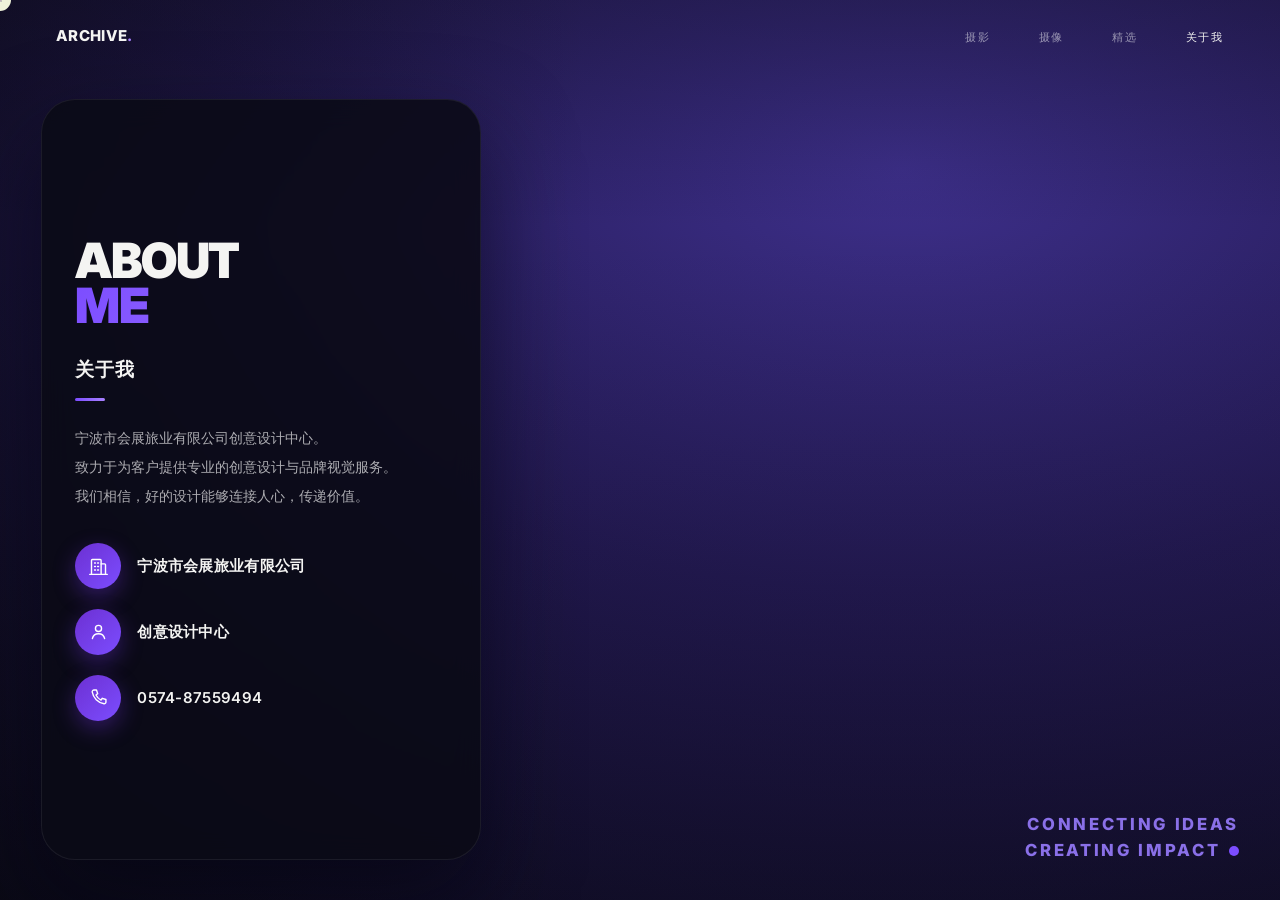
==== about.html @ 31a016eb "first" ====
<!DOCTYPE html>
<html lang="zh-CN">
<head>
<meta charset="UTF-8">
<meta name="viewport" content="width=device-width, initial-scale=1.0">
<title>关于我 — 文旅影像作品集</title>
<link rel="preconnect" href="https://fonts.googleapis.com">
<link rel="preconnect" href="https://fonts.gstatic.com" crossorigin>
<link href="https://fonts.googleapis.com/css2?family=Inter:wght@400;500;600;700;800;900&family=JetBrains+Mono:wght@300;400&family=Noto+Sans+SC:wght@400;500;700;900&display=swap" rel="stylesheet">
<link rel="stylesheet" href="system.css">
<style>
  html,body{height:100%;overflow:hidden;}
  .about{position:relative;height:100dvh;overflow:hidden;background:var(--bg);}

  /* ── 背景：紫调黄昏建筑（assets/about-bg.png；缺图时退回渐变底）──
     inset 外扩 16px：给鼠标视差留位移余量，平移时不露边 */
  .ab-bg{position:absolute;inset:-16px;z-index:0;will-change:transform;
    background:radial-gradient(120% 100% at 70% 20%,#3d2f8a 0%,#241a55 45%,#0c0a1e 100%);}
  .ab-bg img{width:100%;height:100%;object-fit:cover;object-position:center;
    opacity:0;animation:bgIn 1.6s ease forwards;}
  @keyframes bgIn{from{opacity:0;transform:scale(1.045);}to{opacity:1;transform:scale(1);}}
  .ab-bg::after{content:"";position:absolute;inset:0;
    background:linear-gradient(90deg,rgba(8,8,14,.42),transparent 46%),
               linear-gradient(to bottom,rgba(8,8,14,.3),transparent 26%,rgba(8,8,14,.28) 100%);}

  /* ── 左侧信息卡 ── */
  .ab-card{position:absolute;z-index:3;left:clamp(24px,3.2vw,56px);top:clamp(84px,11vh,110px);bottom:clamp(28px,4.5vh,56px);
    width:min(440px,38vw);border-radius:34px;
    background:rgba(11,11,22,.88);backdrop-filter:blur(14px);-webkit-backdrop-filter:blur(14px);
    border:1px solid rgba(255,255,255,.07);
    box-shadow:0 40px 90px rgba(4,4,16,.55);
    padding:clamp(30px,4.6vh,52px) clamp(28px,2.6vw,48px);
    display:flex;flex-direction:column;justify-content:center;gap:0;
    opacity:0;animation:cardIn .9s cubic-bezier(.16,1,.3,1) .15s forwards;}
  @keyframes cardIn{from{opacity:0;transform:translateX(-36px);}to{opacity:1;transform:none;}}
  /* 入场结束后解除 animation fill，让视差的 transform 能接管（JS 加 .settled）*/
  .ab-card.settled{animation:none;opacity:1;}

  /* 卡内元素：错峰入场（复用 system.css 的 fadeSlideUp）*/
  .ab-card .st{opacity:0;animation:fadeSlideUp .8s cubic-bezier(.16,1,.3,1) forwards;}
  .ab-card .st:nth-child(1){animation-delay:.22s;}
  .ab-card .st:nth-child(2){animation-delay:.32s;}
  .ab-card .st:nth-child(3){animation-delay:.42s;}

  .ab-title{font-weight:900;text-transform:uppercase;letter-spacing:-.03em;line-height:.94;
    font-size:clamp(2.6rem,3.8vw,4rem);}
  .ab-title .us{display:block;
    background:linear-gradient(120deg,#7c4dff,#a882ff);
    -webkit-background-clip:text;background-clip:text;color:transparent;}

  .ab-cn{margin-top:26px;font-size:19px;font-weight:700;letter-spacing:.04em;}
  .ab-cn::after{content:"";display:block;width:30px;height:3px;border-radius:2px;margin-top:12px;
    background:linear-gradient(90deg,#7c4dff,#a882ff);}

  .ab-desc{margin-top:22px;font-size:14px;line-height:2.1;color:rgba(255,255,255,.66);}

  /* 联系条目：逐条错峰入场（比整块一起浮现更有节奏）*/
  .ab-rows{margin-top:clamp(20px,3.6vh,38px);display:flex;flex-direction:column;gap:clamp(12px,2.2vh,22px);}
  .ab-row{display:flex;align-items:center;gap:16px;color:var(--text);
    opacity:0;animation:fadeSlideUp .7s cubic-bezier(.16,1,.3,1) forwards;
    transition:transform .25s cubic-bezier(.23,1,.32,1);}
  .ab-row:nth-child(1){animation-delay:.54s;}
  .ab-row:nth-child(2){animation-delay:.64s;}
  .ab-row:nth-child(3){animation-delay:.74s;}
  /* 入场结束后解除 fill，hover/按压的 transform 才能生效（JS 加 .anim-done）*/
  .ab-row.anim-done{animation:none;opacity:1;}
  .ab-row:hover{transform:translateX(4px);}
  a.ab-row:active{transform:scale(.97);}
  .ab-row .ic{flex:none;width:46px;height:46px;border-radius:50%;display:flex;align-items:center;justify-content:center;
    background:linear-gradient(135deg,#6c30d2,#7c4dff);
    box-shadow:0 8px 22px rgba(108,48,210,.4);
    transition:box-shadow .3s ease,transform .22s cubic-bezier(.23,1,.32,1);}
  .ab-row:hover .ic{box-shadow:0 10px 28px rgba(124,77,255,.55);transform:scale(1.07);}
  .ab-row .ic svg{width:21px;height:21px;stroke:#fff;fill:none;stroke-width:1.6;stroke-linecap:round;stroke-linejoin:round;}
  .ab-row .tx{font-size:15px;font-weight:600;letter-spacing:.02em;}

  /* ── 右下角 slogan ── */
  .ab-slogan{position:absolute;z-index:3;right:clamp(24px,3.2vw,56px);bottom:clamp(24px,4vh,44px);
    text-align:right;font-weight:800;letter-spacing:.16em;text-transform:uppercase;
    font-size:clamp(13px,1.3vw,19px);line-height:1.55;color:#8a70e8;
    opacity:0;animation:fadeSlideUp .9s cubic-bezier(.16,1,.3,1) .8s forwards;}
  .ab-slogan .bdot{display:inline-block;width:.62em;height:.62em;border-radius:50%;
    background:#7c4dff;margin-left:.5em;vertical-align:baseline;}

  /* ── 移动端：卡片满宽、slogan 让位 ── */
  @media(max-width:720px){
    .ab-card{left:14px;right:14px;top:82px;bottom:auto;width:auto;max-height:calc(100dvh - 96px);
      border-radius:24px;padding:28px 24px;overflow-y:auto;}
    .ab-title{font-size:2.4rem;}
    .ab-desc{font-size:13px;line-height:1.9;}
    .ab-row .ic{width:40px;height:40px;}
    .ab-row .ic svg{width:18px;height:18px;}
    .ab-slogan{display:none;}
  }
  @media (prefers-reduced-motion:reduce){
    .ab-bg img,.ab-card,.ab-card .st,.ab-row,.ab-slogan{animation:none;opacity:1;transform:none;}
  }
</style>
</head>
<body>

<header class="site-header">
  <div class="logo"><a href="index.html" data-hover>ARCHIVE<span class="dot-accent">.</span></a></div>
  <nav><ul>
    <li><a href="works.html#photo" data-hover>摄影</a></li>
    <li><a href="works.html#video" data-hover>摄像</a></li>
    <li><a href="featured.html" data-hover>精选</a></li>
    <li><a href="about.html" data-hover style="color:var(--text);">关于我</a></li>
  </ul></nav>
  <span class="menu-ico" data-hover>≡</span>
</header>

<section class="about">
  <div class="ab-bg" id="abBg"><img data-fallback src="assets/about-bg.png" alt=""></div>

  <div class="ab-card" id="abCard">
    <h1 class="ab-title st">About<span class="us">Me</span></h1>

    <div class="ab-cn st">关于我</div>

    <p class="ab-desc st">宁波市会展旅业有限公司创意设计中心。<br>
      致力于为客户提供专业的创意设计与品牌视觉服务。<br>
      我们相信，好的设计能够连接人心，传递价值。</p>

    <div class="ab-rows">
      <div class="ab-row" data-hover>
        <span class="ic"><svg viewBox="0 0 24 24"><path d="M4 21V5a1 1 0 0 1 1-1h9a1 1 0 0 1 1 1v16"/><path d="M15 9h4a1 1 0 0 1 1 1v11"/><path d="M2 21h20"/><path d="M7.5 8h1M7.5 12h1M7.5 16h1M11 8h1M11 12h1M11 16h1"/></svg></span>
        <span class="tx">宁波市会展旅业有限公司</span>
      </div>
      <div class="ab-row" data-hover>
        <span class="ic"><svg viewBox="0 0 24 24"><circle cx="12" cy="8.5" r="3.5"/><path d="M5 20c.8-3.4 3.6-5.5 7-5.5s6.2 2.1 7 5.5"/></svg></span>
        <span class="tx">创意设计中心</span>
      </div>
      <a class="ab-row" href="tel:0574-87559494" data-hover>
        <span class="ic"><svg viewBox="0 0 24 24"><path d="M6.8 3.5h2.9l1.4 4.1-2 1.5a12.5 12.5 0 0 0 5.8 5.8l1.5-2 4.1 1.4v2.9a2 2 0 0 1-2.2 2A16.5 16.5 0 0 1 4.8 5.7a2 2 0 0 1 2-2.2Z"/></svg></span>
        <span class="tx">0574-87559494</span>
      </a>
    </div>
  </div>

  <div class="ab-slogan">Connecting Ideas<br>Creating Impact<span class="bdot"></span></div>
</section>

<script src="data.js"></script>
<script src="site.js"></script>
<script>
attachImgFallback();

/* 入场动画结束后解除 animation fill：
   否则 forwards 会一直霸占 transform，hover/视差都不生效 */
var abCard=document.getElementById('abCard');
abCard.addEventListener('animationend',function(e){
  if(e.target===abCard)abCard.classList.add('settled');
});
document.querySelectorAll('.ab-row').forEach(function(r){
  r.addEventListener('animationend',function(e){
    if(e.target===r)r.classList.add('anim-done');
  });
});

/* ── 轻视差：背景反向漂移、卡片同向微移，制造前后景深度 ──
   连续值一律 rAF + lerp（不用 CSS transition 追手），只动 transform */
(function(){
  if(!matchMedia('(hover:hover) and (pointer:fine)').matches)return;
  if(matchMedia('(prefers-reduced-motion:reduce)').matches)return;
  var bg=document.getElementById('abBg');
  var tx=0,ty=0,cx=0,cy=0;
  addEventListener('mousemove',function(e){
    tx=e.clientX/innerWidth-.5;ty=e.clientY/innerHeight-.5;
  },{passive:true});
  (function loop(){
    cx+=(tx-cx)*0.05;cy+=(ty-cy)*0.05;
    bg.style.transform='translate3d('+(-cx*14).toFixed(2)+'px,'+(-cy*10).toFixed(2)+'px,0)';
    if(abCard.classList.contains('settled'))
      abCard.style.transform='translate3d('+(cx*5).toFixed(2)+'px,'+(cy*4).toFixed(2)+'px,0)';
    requestAnimationFrame(loop);
  })();
})();
</script>
</body>
</html>
---- system.css ----
/* ============================================================
   CINEMATIC PORTFOLIO SYSTEM — Dark Premium Edition
   文旅影像作品集 · 暗色高级设计系统
   配色对齐 portfolio-hero_7（紫辉光 / 绿矩阵 / 近黑底）
   ============================================================ */

/* ---------- Tokens ---------- */
:root{
  /* color — dark */
  --bg:#08080a;
  --bg-soft:#0d0d11;
  --panel:rgba(255,255,255,.035);
  --panel-edge:rgba(255,255,255,.10);
  --text:#f4f4f2;
  --muted:rgba(255,255,255,.52);
  --faint:rgba(255,255,255,.34);
  --border:rgba(255,255,255,.12);
  --accent:#a882ff;          /* 紫 — 强调/hover */
  --accent-2:#c884e0;        /* 粉紫 */
  --green:#4ade80;           /* 矩阵绿 — 点缀 */

  /* spacing — 8px system */
  --s1:4px; --s2:8px; --s3:16px; --s4:24px; --s5:32px; --s6:48px; --s7:64px; --s8:96px;

  /* type */
  --f-sans:"Inter","Helvetica Neue","PingFang SC","HarmonyOS Sans","Source Han Sans",-apple-system,sans-serif;
  --f-mono:"JetBrains Mono",ui-monospace,"SF Mono",Menlo,monospace;
  --maxw:1280px;
  --gutter:56px;
}

/* ---------- Reset ---------- */
*,*::before,*::after{margin:0;padding:0;box-sizing:border-box;}
html{scroll-behavior:smooth;}
body{
  background:var(--bg);color:var(--text);
  font-family:var(--f-sans);-webkit-font-smoothing:antialiased;
  line-height:1.6;font-size:16px;overflow-x:hidden;
}
img{display:block;max-width:100%;}
a{color:inherit;text-decoration:none;}
a,button{-webkit-tap-highlight-color:transparent;}
::selection{background:rgba(168,130,255,.3);color:#fff;}

/* ---------- Custom cursor (desktop only) ---------- */
.cursor-ring{display:none;}
@media (hover:hover) and (pointer:fine){
  html,body,a,button,span,.cf-card,.tile{cursor:none;}
  iframe,video{cursor:auto;}
  /* 单个圆点，直接跟手（位置走 transform，无缓动）。
     mix-blend-mode:difference —— 圆盖到文字/背景上自动反色。 */
  .cursor-ring{
    display:block;position:fixed;top:0;left:0;width:22px;height:22px;z-index:9999;
    background:#fff;border-radius:50%;pointer-events:none;
    transform:translate(-50%,-50%);
    mix-blend-mode:difference;
    transition:width .28s cubic-bezier(.25,1,.5,1),height .28s cubic-bezier(.25,1,.5,1),opacity .25s ease;
    will-change:transform,width,height;
  }
  /* 悬停在文字/可交互元素上：放大圆，反色更明显地盖住文字 */
  .cursor-ring.expand{width:56px;height:56px;}
  .cursor-ring.grab{width:40px;height:40px;}
  .cursor-ring.hide{opacity:0;}
}

/* ---------- Orb + ambient (reusable) ---------- */
.orb{
  position:absolute;border-radius:50%;pointer-events:none;z-index:0;
  width:min(540px,72vw);height:min(540px,72vw);
  background:radial-gradient(circle,rgba(108,48,210,.85) 0%,rgba(100,40,200,.55) 28%,rgba(90,30,185,.28) 50%,rgba(80,20,170,.08) 72%,transparent 100%);
  filter:blur(50px);opacity:0;
  animation:orbFloat 11s ease-in-out infinite,orbIn 1.8s .3s ease forwards;
}
@keyframes orbFloat{
  0%{transform:translate(0,0) scale(1) rotate(0deg);}
  15%{transform:translate(12px,-28px) scale(1.08) rotate(2deg);}
  35%{transform:translate(22px,-10px) scale(.94) rotate(5deg);}
  55%{transform:translate(-8px,18px) scale(1.1) rotate(-3deg);}
  75%{transform:translate(-15px,-20px) scale(.92) rotate(3deg);}
  100%{transform:translate(0,0) scale(1) rotate(0deg);}
}
@keyframes orbIn{to{opacity:1;}}

/* ---------- Header ---------- */
.site-header{
  position:fixed;top:0;left:0;right:0;z-index:200;height:72px;
  display:flex;align-items:center;justify-content:space-between;
  padding:0 var(--gutter);color:var(--text);
  transition:transform .45s cubic-bezier(.16,1,.3,1),background .4s ease,backdrop-filter .4s ease,border-color .4s ease;
  border-bottom:1px solid transparent;opacity:0;animation:fadeIn .8s .3s ease forwards;
}
.site-header.hide{transform:translateY(-100%);}
.site-header.scrolled{background:rgba(8,8,10,.72);backdrop-filter:blur(14px);border-bottom-color:var(--border);}
.site-header .logo{font-size:15px;letter-spacing:.02em;font-weight:800;}
.site-header .logo .dot-accent{color:var(--accent);}
.site-header nav ul{display:flex;gap:var(--s6);list-style:none;align-items:center;}
.site-header nav a{font-size:11px;letter-spacing:.16em;font-weight:500;text-transform:uppercase;color:var(--muted);transition:color .3s;}
.site-header nav a:hover{color:var(--text);}
.menu-ico{display:none;font-size:20px;color:var(--text);}

/* ---------- Mobile menu（全屏覆层，≡ 触发）---------- */
.m-menu{position:fixed;inset:0;z-index:400;display:flex;flex-direction:column;
  background:rgba(8,8,10,.9);backdrop-filter:blur(20px);-webkit-backdrop-filter:blur(20px);
  opacity:0;visibility:hidden;
  transition:opacity .18s ease,visibility .18s ease;}          /* 关：快 */
.m-menu.open{opacity:1;visibility:visible;
  transition:opacity .3s cubic-bezier(.23,1,.32,1),visibility .3s;}  /* 开：稍缓 */
.m-top{flex:none;display:flex;justify-content:space-between;align-items:center;height:72px;padding:0 var(--gutter);}
.m-logo{font-weight:800;font-size:15px;letter-spacing:.02em;}
.m-logo .dot-accent{color:var(--accent);}
.m-close{width:44px;height:44px;margin-right:-12px;background:none;border:0;color:var(--text);
  font-size:20px;line-height:1;display:flex;align-items:center;justify-content:center;
  transition:transform .16s cubic-bezier(.23,1,.32,1);}
.m-close:active{transform:scale(.92);}
.m-nav{flex:1;min-height:0;display:flex;flex-direction:column;justify-content:center;gap:4px;padding:0 var(--gutter);}
.m-nav a{display:block;padding:12px 0;font-size:clamp(1.9rem,8.5vw,2.6rem);font-weight:900;
  text-transform:uppercase;letter-spacing:-.02em;line-height:1.05;color:var(--text);
  opacity:0;transform:translateY(20px);
  transition:opacity .35s ease,transform .5s cubic-bezier(.16,1,.3,1),color .2s ease;}
.m-menu.open .m-nav a{opacity:1;transform:none;}
.m-menu:not(.open) .m-nav a{transition-delay:0ms!important;transition-duration:.12s;} /* 退场不错峰 */
.m-nav a:active{color:var(--accent);transform:translateX(4px);}
.m-nav a.now{color:var(--accent);}
.m-foot{flex:none;padding:0 var(--gutter) 30px;font-family:var(--f-mono);font-size:10px;
  letter-spacing:.2em;text-transform:uppercase;color:var(--faint);}
html.menu-lock,html.menu-lock body{overflow:hidden;}
@media (prefers-reduced-motion:reduce){
  .m-nav a{transform:none;transition:opacity .2s ease;}
}
@keyframes fadeIn{to{opacity:1;}}
@keyframes fadeSlideUp{from{opacity:0;transform:translateY(48px);}to{opacity:1;transform:translateY(0);}}

/* ---------- Layout ---------- */
.wrap{max-width:var(--maxw);margin:0 auto;padding:0 var(--gutter);}

/* ---------- Type scale ---------- */
.h1{font-size:clamp(3rem,11vw,8rem);line-height:.9;letter-spacing:-.045em;font-weight:900;text-transform:uppercase;}
.h2{font-size:48px;line-height:1.05;letter-spacing:-.03em;font-weight:800;text-transform:uppercase;}
.h3{font-size:32px;line-height:1.2;font-weight:700;letter-spacing:-.02em;}
.h4{font-size:22px;line-height:1.35;font-weight:500;}
.eyebrow{font-family:var(--f-mono);font-size:11px;letter-spacing:.22em;text-transform:uppercase;color:var(--faint);}
.eyebrow.on{color:var(--accent);}

/* ---------- Hero ---------- */
.hero{position:relative;width:100%;height:100dvh;min-height:600px;overflow:hidden;display:flex;align-items:center;background:var(--bg);}
.hero .scrim{position:absolute;inset:0;z-index:1;pointer-events:none;
  background:linear-gradient(to bottom,rgba(8,8,10,.2) 0%,transparent 35%,rgba(8,8,10,.55) 100%);}
.hero-text{position:relative;z-index:20;width:100%;}
.hero-line{display:block;opacity:0;animation:fadeSlideUp .9s cubic-bezier(.16,1,.3,1) forwards;
  transition:letter-spacing .5s cubic-bezier(.25,1,.5,1),color .5s ease;color:#fff;}
.hero-line:nth-child(1){animation-delay:.10s;}
.hero-line:nth-child(2){animation-delay:.20s;}
.hero-line:nth-child(3){animation-delay:.30s;}
.hero-line:nth-child(4){animation-delay:.40s;}
.hero-line.text-hovered{letter-spacing:.06em;color:var(--accent);}
.hero-sub{font-family:var(--f-mono);font-size:13px;letter-spacing:.3em;color:var(--muted);margin-top:var(--s5);
  opacity:0;animation:fadeSlideUp .9s cubic-bezier(.16,1,.3,1) .55s forwards;text-transform:uppercase;}
.scroll-hint{position:absolute;left:var(--gutter);bottom:34px;z-index:20;font-family:var(--f-mono);font-size:10px;letter-spacing:.25em;text-transform:uppercase;color:var(--faint);
  opacity:0;animation:fadeIn 1s 1s ease forwards;}
.scroll-hint .bar{display:inline-block;width:1px;height:34px;background:linear-gradient(var(--accent),transparent);margin-left:10px;vertical-align:middle;animation:scrollPulse 2s ease-in-out infinite;transform-origin:top;}
@keyframes scrollPulse{0%,100%{transform:scaleY(.4);opacity:.4;}50%{transform:scaleY(1);opacity:1;}}

/* tags */
.tags{position:absolute;bottom:30px;right:var(--gutter);z-index:20;display:flex;flex-wrap:wrap;gap:10px;justify-content:flex-end;
  opacity:0;animation:fadeSlideUp .9s cubic-bezier(.16,1,.3,1) .7s forwards;}
.tag{border:1px solid var(--border);background:var(--panel);font-family:var(--f-mono);font-size:10px;text-transform:uppercase;letter-spacing:.18em;
  padding:8px 16px;color:var(--muted);border-radius:2px;transition:color .3s,letter-spacing .4s,border-color .3s;}
.tag.text-hovered{letter-spacing:.28em;color:var(--accent);border-color:rgba(168,130,255,.4);}

/* metrics */
.metrics{position:absolute;left:0;right:0;bottom:0;z-index:20;display:grid;grid-template-columns:repeat(4,1fr);
  background:rgba(8,8,10,.4);backdrop-filter:blur(6px);border-top:1px solid var(--border);padding:20px var(--gutter);
  opacity:0;animation:fadeIn 1s .9s ease forwards;}
.metrics.inline{position:static;background:transparent;backdrop-filter:none;border-top:1px solid var(--border);padding:var(--s6) 0;animation:none;opacity:1;}
.metric .num{font-size:32px;font-weight:300;letter-spacing:-.02em;}
.metric .num b{color:var(--accent);font-weight:300;}
.metric .lab{font-family:var(--f-mono);font-size:10px;letter-spacing:.18em;text-transform:uppercase;color:var(--muted);margin-top:5px;}

/* ---------- Section ---------- */
.section{padding:var(--s8) 0;position:relative;}
.section.tight{padding:var(--s7) 0;}
.sec-head{display:flex;justify-content:space-between;align-items:baseline;margin-bottom:var(--s6);}
.sec-head .title{font-size:13px;letter-spacing:.16em;text-transform:uppercase;font-weight:600;}
.sec-link{font-family:var(--f-mono);font-size:11px;letter-spacing:.16em;text-transform:uppercase;color:var(--muted);transition:color .3s;}
.sec-link:hover{color:var(--accent);}

/* ---------- Play button ---------- */
.play{width:58px;height:58px;border-radius:50%;border:1px solid rgba(255,255,255,.7);
  display:flex;align-items:center;justify-content:center;transition:background .3s,transform .3s,border-color .3s;backdrop-filter:blur(2px);}
.play::after{content:"";border-left:13px solid #fff;border-top:8px solid transparent;border-bottom:8px solid transparent;margin-left:3px;}
.play.sm{width:44px;height:44px;}
.play.sm::after{border-left-width:11px;border-top-width:7px;border-bottom-width:7px;}
a:hover>.play,.zoom:hover .play{background:rgba(168,130,255,.25);border-color:transparent;transform:scale(1.08);}

/* ---------- Frames / images ---------- */
.frame{position:relative;overflow:hidden;background:#16161a;}
.frame img{width:100%;height:100%;object-fit:cover;transition:transform .6s cubic-bezier(.16,1,.3,1);}
.zoom:hover .frame img,.frame.zoom:hover img{transform:scale(1.05);}
.ph{position:relative;background:linear-gradient(135deg,#1a1a20,#26262e);}
.tag-demo{position:absolute;left:12px;top:12px;z-index:4;font-family:var(--f-mono);font-size:9px;letter-spacing:.18em;text-transform:uppercase;color:rgba(255,255,255,.55);}
.dur-badge{position:absolute;right:12px;bottom:10px;z-index:4;font-family:var(--f-mono);font-size:11px;color:#fff;letter-spacing:.05em;background:rgba(0,0,0,.5);padding:3px 8px;border-radius:2px;}

/* ---------- Featured project ---------- */
.featured{display:grid;grid-template-columns:1.55fr 1fr;gap:var(--s7);align-items:center;}
.featured .frame{aspect-ratio:16/10;border-radius:4px;border:1px solid var(--border);}
.featured .meta-year{font-family:var(--f-mono);font-size:12px;color:var(--muted);letter-spacing:.1em;}
.featured .desc{font-size:15px;color:var(--muted);margin-top:var(--s4);line-height:1.8;max-width:400px;}
.link-arrow{display:inline-block;margin-top:var(--s5);font-family:var(--f-mono);font-size:12px;letter-spacing:.14em;text-transform:uppercase;color:var(--text);border-bottom:1px solid var(--border);padding-bottom:4px;transition:color .3s,border-color .3s,letter-spacing .3s;}
.link-arrow:hover{color:var(--accent);border-color:var(--accent);letter-spacing:.22em;}
.link-arrow.on{color:var(--accent);border-color:rgba(168,130,255,.5);}

/* ============================================================
   COVERFLOW CAROUSEL（分类 3D 轮转）
   ============================================================ */
.stage{position:relative;z-index:2;height:560px;width:100%;display:flex;align-items:center;justify-content:center;
  perspective:1700px;perspective-origin:50% 46%;touch-action:none;}
.track{position:relative;transform-style:preserve-3d;width:0;height:0;}
.cf-card{position:absolute;left:50%;top:50%;width:300px;height:400px;border-radius:18px;overflow:hidden;
  border:1px solid var(--panel-edge);
  box-shadow:inset 0 1px 0 rgba(180,160,255,.18),inset 0 -1px 0 rgba(0,0,0,.4),0 36px 70px rgba(0,0,0,.55);
  will-change:transform,opacity;background:#14141a;
  -webkit-user-drag:none;user-select:none;-webkit-user-select:none;}
.cf-card img{-webkit-user-drag:none;user-select:none;-webkit-user-select:none;pointer-events:none;}
.stage{user-select:none;-webkit-user-select:none;}
.cf-card .cf-img{position:absolute;inset:0;}
.cf-card .cf-img img{width:100%;height:100%;object-fit:cover;}
.cf-card .cf-glass{position:absolute;inset:0;
  background:linear-gradient(160deg,rgba(168,130,255,.12),rgba(20,20,30,.05) 40%),linear-gradient(to top,rgba(5,5,8,.92) 8%,rgba(5,5,8,.35) 45%,rgba(5,5,8,.15));}
.cf-card .cf-body{position:absolute;left:22px;right:22px;bottom:22px;z-index:3;}
.cf-card .cf-no{font-family:var(--f-mono);font-size:11px;letter-spacing:.16em;color:rgba(255,255,255,.7);}
.cf-card .cf-cn{font-size:26px;font-weight:700;letter-spacing:-.02em;margin-top:6px;}
.cf-card .cf-en{font-family:var(--f-mono);font-size:10px;letter-spacing:.16em;text-transform:uppercase;color:var(--muted);margin-top:6px;}
.cf-card .cf-go{margin-top:14px;font-family:var(--f-mono);font-size:10px;letter-spacing:.18em;text-transform:uppercase;color:var(--accent);opacity:0;transform:translateY(6px);transition:opacity .4s,transform .4s;}
.cf-card.is-center .cf-go{opacity:1;transform:none;}
.cf-card .cf-top{position:absolute;top:16px;left:18px;z-index:3;font-family:var(--f-mono);font-size:9px;letter-spacing:.2em;text-transform:uppercase;color:rgba(255,255,255,.5);}
.cf-hint{display:flex;justify-content:center;gap:12px;align-items:center;margin-top:var(--s5);font-family:var(--f-mono);font-size:11px;letter-spacing:.2em;text-transform:uppercase;color:var(--faint);}
.cf-hint .key{border:1px solid var(--border);border-radius:6px;padding:3px 10px;background:var(--panel);color:var(--muted);}
.cf-card .cf-play{position:absolute;left:50%;top:50%;transform:translate(-50%,-50%);z-index:3;opacity:.85;transition:opacity .4s;}
.cf-card:hover .cf-play{transform:translate(-50%,-50%) scale(1.08);}
.cf-card.is-center .cf-play{opacity:1;}

/* ============================================================
   CATEGORY TEXT LIST（首页分类 — 纯文字列表 + 文字动效）
   ============================================================ */
/* 作品集式列表：左名称 / 右英文标签；hover 整行变蓝（横向拉满）+ 尾部箭头 + 镂空英文水印
   注：hover 动效只用 transform/opacity（GPU 合成），不动 padding/font-size 等布局属性，
   避免悬停一行时整列 reflow（space-between 布局下会全列表抖动）。 */
.cat-list{display:flex;flex-direction:column;gap:clamp(3px,0.6vh,7px);}
.cat-row{position:relative;display:flex;align-items:center;justify-content:space-between;gap:var(--s4);overflow:hidden;
  border-radius:8px;padding:clamp(12px,2vh,20px) clamp(16px,1.6vw,24px);background:transparent;
  box-shadow:0 16px 40px rgba(30,80,230,0);opacity:0;
  transition:box-shadow .42s ease;}
.cat-row.in{animation:catRowIn .7s cubic-bezier(.16,1,.3,1) forwards;}
@keyframes catRowIn{from{opacity:0;transform:translateY(22px);}to{opacity:1;transform:none;}}
/* 蓝色背景条：伪元素承载，hover 时从中线纵向展开（transform-only，行高不变） */
.cat-row::before{content:"";position:absolute;inset:0;z-index:0;border-radius:8px;
  background:linear-gradient(100deg,#1d44c7,#3162e8);
  opacity:0;transform:scaleY(.55);
  transition:transform .42s cubic-bezier(.16,1,.3,1),opacity .3s ease;}
.cat-row:hover{box-shadow:0 18px 44px rgba(30,80,230,.4);}
.cat-row:hover::before{opacity:1;transform:scaleY(1);}

/* 镂空英文水印（hover 自蓝条右侧淡入）*/
.cat-row .cat-ghost{position:absolute;z-index:1;right:2.5%;top:50%;transform:translateY(-50%) translateX(6%);
  font-family:var(--f-sans);font-weight:900;font-size:clamp(2rem,5.6vw,4rem);letter-spacing:-.03em;line-height:1;
  text-transform:uppercase;color:transparent;-webkit-text-stroke:1px rgba(255,255,255,.24);
  white-space:nowrap;pointer-events:none;opacity:0;
  transition:opacity .5s ease,transform .7s cubic-bezier(.16,1,.3,1);}
.cat-row:hover .cat-ghost{opacity:1;transform:translateY(-50%) translateX(0);}

/* 左侧：名称 + 箭头（始终左对齐）
   放大用 transform:scale 而非 font-size：名称和箭头随 .cat-bar 一起缩放，不触发布局 */
.cat-row .cat-bar{position:relative;z-index:2;display:inline-flex;align-items:center;gap:12px;min-width:0;
  transform-origin:left center;transition:transform .42s cubic-bezier(.16,1,.3,1);}
.cat-row:hover .cat-bar{transform:scale(1.4);}
.cat-row .cat-cn{font-weight:600;letter-spacing:.01em;line-height:1.1;white-space:nowrap;color:rgba(255,255,255,.8);
  font-size:clamp(1.05rem,1.7vw,1.35rem);transition:color .35s ease;}
.cat-row:hover .cat-cn{color:#fff;}
.cat-row .cat-cn .ch{display:inline-block;opacity:0;transform:translateY(70%);
  transition:transform .6s cubic-bezier(.16,1,.3,1),opacity .6s ease;}
.cat-row.in .cat-cn .ch{opacity:1;transform:none;}

/* 尾部箭头（仅 hover 出现；尺寸随 .cat-bar 的 scale 一起放大）*/
.cat-row .cat-arrow{flex:none;font-size:15px;color:#fff;opacity:0;transform:translateX(-6px);
  transition:opacity .35s ease,transform .45s cubic-bezier(.16,1,.3,1);}
.cat-row:hover .cat-arrow{opacity:1;transform:none;}

/* 右侧英文标签（hover 让位给水印，淡出）*/
.cat-row .cat-tag{position:relative;z-index:2;flex:none;font-family:var(--f-mono);font-size:11px;letter-spacing:.16em;
  text-transform:uppercase;color:rgba(255,255,255,.32);white-space:nowrap;transition:opacity .35s ease,color .35s ease;}
.cat-row:hover .cat-tag{opacity:0;}

@media(max-width:720px){.cat-row .cat-tag{display:none;}.cat-row .cat-ghost{font-size:2.4rem;}}
@media (prefers-reduced-motion:reduce){.cat-row,.cat-row .cat-cn .ch{opacity:1;transform:none;}}

/* ============================================================
   WORKS 分类列表页（works.html）
   ============================================================ */
.works-sec{height:100dvh;box-sizing:border-box;display:flex;flex-direction:column;
  padding-top:clamp(90px,12vh,120px);padding-bottom:clamp(28px,5vh,52px);overflow:hidden;}
.works-sec>.wrap{flex:1;min-height:0;display:flex;flex-direction:column;width:100%;}
.works-head{flex:none;margin-bottom:clamp(10px,2.4vh,30px);}
.works-head .eyebrow{margin-bottom:10px;}
.works-title{font-size:clamp(2rem,5vw,3.8rem);font-weight:900;text-transform:uppercase;letter-spacing:-.035em;line-height:.95;}
/* 列表填满剩余高度，行均匀分布 → 一屏展示、无需滚动 */
.works-sec .cat-list{flex:1;min-height:0;justify-content:space-between;gap:clamp(2px,0.4vh,6px);}
/* 右上角 Home 按钮 */
.home-btn{font-family:var(--f-mono);font-size:11px;letter-spacing:.18em;text-transform:uppercase;color:var(--muted);
  border:1px solid var(--border);border-radius:999px;padding:9px 20px;
  transition:color .3s,border-color .3s,background .3s;}
.home-btn:hover{color:#fff;border-color:var(--accent);background:rgba(168,130,255,.14);}

/* ---------- Project list (stacked) ---------- */
.plist{border-top:1px solid var(--border);}
.prow{display:grid;grid-template-columns:300px 1fr auto;gap:var(--s6);align-items:center;
  padding:var(--s5) 0;border-bottom:1px solid var(--border);transition:padding-left .4s cubic-bezier(.16,1,.3,1),background .4s;}
.prow:hover{padding-left:var(--s4);}
.prow .frame{aspect-ratio:16/9;border-radius:4px;border:1px solid var(--border);}
.prow .p-year{font-family:var(--f-mono);font-size:12px;color:var(--muted);letter-spacing:.08em;}
.prow .p-cn{font-size:26px;font-weight:600;margin-top:6px;letter-spacing:-.02em;transition:color .3s;}
.prow:hover .p-cn{color:var(--accent);}
.prow .p-en{font-family:var(--f-mono);font-size:10px;letter-spacing:.18em;text-transform:uppercase;color:var(--faint);margin-top:6px;}
.prow .p-dur{font-family:var(--f-mono);font-size:13px;color:var(--muted);letter-spacing:.05em;justify-self:end;display:flex;align-items:center;gap:12px;}
.prow .p-arrow{font-size:18px;opacity:0;transform:translateX(-6px);transition:opacity .3s,transform .3s,color .3s;}
.prow:hover .p-arrow{opacity:1;transform:none;color:var(--accent);}

/* ---------- Story blocks (project page) ---------- */
.story{display:grid;grid-template-columns:1fr 1fr;gap:var(--s7);align-items:center;}
.story.text-narrow{grid-template-columns:1.1fr 1fr;}
.story .frame{aspect-ratio:4/3;border-radius:4px;border:1px solid var(--border);}
.story p{font-size:16px;line-height:1.95;color:var(--muted);}
.full-visual{width:100%;aspect-ratio:21/9;border-radius:4px;overflow:hidden;background:#16161a;position:relative;border:1px solid var(--border);}
.gallery{display:grid;grid-template-columns:repeat(4,1fr);gap:var(--s3);}
.gallery .frame{aspect-ratio:4/3;border-radius:4px;border:1px solid var(--border);}
.blk{padding:var(--s7) 0;border-bottom:1px solid var(--border);}
.blk-head{margin-bottom:var(--s5);}
.blk-head .cn{font-size:24px;font-weight:600;}
.blk-head .en{font-family:var(--f-mono);font-size:11px;letter-spacing:.2em;text-transform:uppercase;color:var(--accent);margin-top:5px;}

/* meta */
.meta-list .row{display:flex;justify-content:space-between;gap:var(--s4);font-size:13px;border-bottom:1px solid var(--border);padding:11px 0;}
.meta-list .row .k{font-family:var(--f-mono);color:var(--faint);letter-spacing:.1em;text-transform:uppercase;font-size:11px;}
.meta-list .row .v{color:var(--text);}

/* breadcrumb */
.crumb{font-family:var(--f-mono);font-size:11px;letter-spacing:.16em;text-transform:uppercase;color:var(--faint);}
.crumb a{transition:color .3s;}
.crumb a:hover{color:var(--text);}
.crumb .sep{margin:0 8px;opacity:.5;}

/* ---------- Buttons / chips ---------- */
.share{font-family:var(--f-mono);font-size:12px;letter-spacing:.14em;text-transform:uppercase;display:inline-flex;gap:8px;align-items:center;color:var(--muted);transition:color .3s;}
.share:hover{color:var(--accent);}

/* ---------- Footer ---------- */
.site-footer{border-top:1px solid var(--border);padding:var(--s5) 0;display:flex;justify-content:space-between;align-items:center;flex-wrap:wrap;gap:var(--s3);}
.site-footer .l{display:flex;gap:var(--s5);}
.site-footer a{font-family:var(--f-mono);font-size:11px;letter-spacing:.14em;text-transform:uppercase;color:var(--muted);transition:color .3s;}
.site-footer a:hover{color:var(--accent);}
.site-footer .copy{font-family:var(--f-mono);font-size:11px;color:var(--faint);}

/* ---------- Interaction: reveal ---------- */
.reveal{opacity:0;transform:translateY(28px);transition:opacity .7s cubic-bezier(.16,1,.3,1),transform .7s cubic-bezier(.16,1,.3,1);}
.reveal.in{opacity:1;transform:none;}

/* ---------- Responsive ---------- */
@media(max-width:1024px){
  :root{--gutter:30px;}
  .featured{grid-template-columns:1fr;gap:var(--s5);}
  .gallery{grid-template-columns:repeat(2,1fr);}
  .cf-card{width:260px;height:350px;}
}
@media(max-width:720px){
  :root{--gutter:20px;}
  .site-header nav ul{display:none;}
  .menu-ico{display:flex;align-items:center;justify-content:center;width:44px;height:44px;margin-right:-12px;} /* 44px 触控目标 */
  .h2{font-size:32px;}
  .tags{right:auto;left:var(--gutter);justify-content:flex-start;}
  .story,.story.text-narrow{grid-template-columns:1fr;gap:var(--s5);}
  .prow{grid-template-columns:1fr;gap:var(--s3);}
  .prow .p-dur{justify-self:start;}
  .metric .num{font-size:22px;}
  .stage{height:440px;}
  .cf-card{width:220px;height:300px;}
}
/* ---------- Touch feedback（无 hover 设备的按压反馈）---------- */
@media (hover:none){
  .tag:active,.home-btn:active,.ab-btn:active,.ts-nav:active,.share:active{transform:scale(.96);}
  .cat-row:active{background:linear-gradient(100deg,#1d44c7,#3162e8);}
  .cat-row:active .cat-cn{color:#fff;}
  .cf-card:active{filter:brightness(1.08);}
  .prow:active .p-cn{color:var(--accent);}
}

@media (prefers-reduced-motion:reduce){
  *{animation-duration:.01ms!important;animation-iteration-count:1!important;}
  .reveal{opacity:1;transform:none;}
  .orb{opacity:1;animation:none;}
}
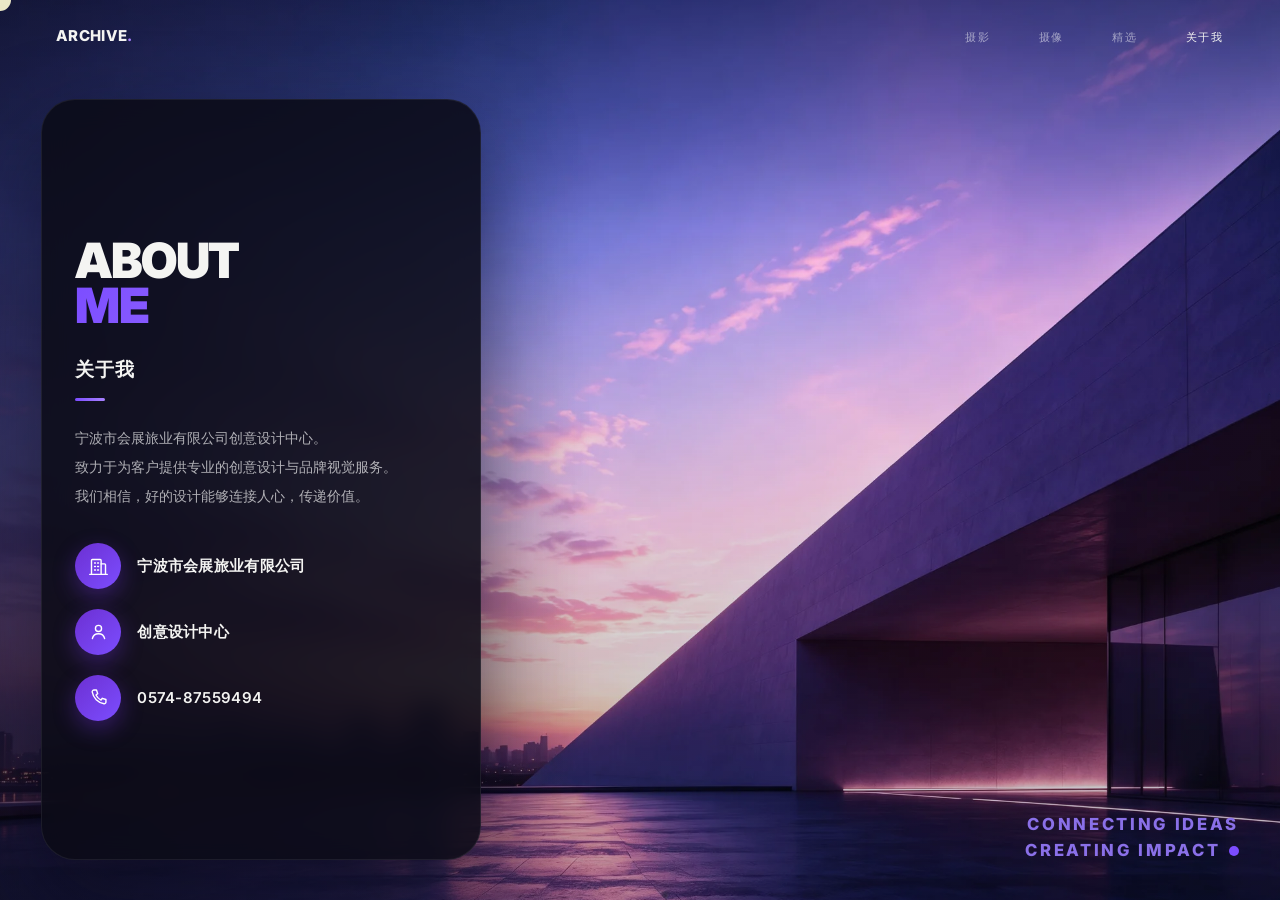
==== commit abe0a748: "Optimize assets: compress bg image and videos for faster loading" ====
--- a/about.html
+++ b/about.html
@@ -111,7 +111,7 @@
 </header>
 
 <section class="about">
-  <div class="ab-bg" id="abBg"><img data-fallback src="assets/about-bg.png" alt=""></div>
+  <div class="ab-bg" id="abBg"><img data-fallback src="assets/about-bg.webp" alt=""></div>
 
   <div class="ab-card" id="abCard">
     <h1 class="ab-title st">About<span class="us">Me</span></h1>
